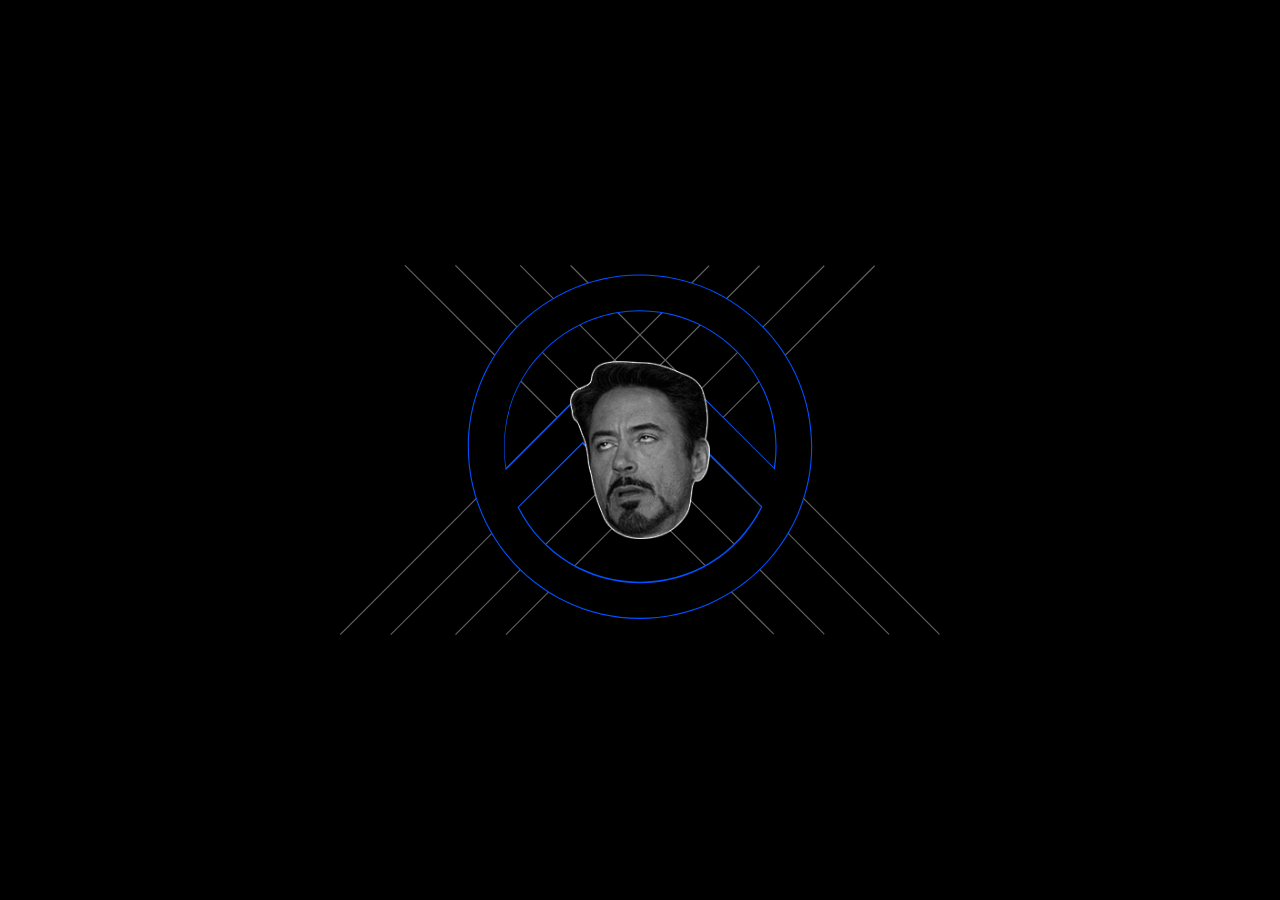
==== html/index.html @ 0755d956 "Merge branch 'development' of github.com:CodecoolGlobal/awwwards-javascript-RekaKR into development" ====
<!DOCTYPE html>
<html lang="en">

<head>
  <meta charset="UTF-8">
  <meta name="viewport" content="width=device-width, initial-scale=1.0">
  <link rel="shortcut icon" href="../img/metro_logo_header_blue.svg" type="image/x-icon">
  <link rel="stylesheet" href="../css/style.css">
  <script src="../js/main.js"></script>
  <script src="../js/data_carousel.js"></script>
  <title>Odesa subway: branding and identity of the infrastructure project</title>
</head>

<body>
  <div id="root">
    <div class="navbar">
      <div class="container">
        <svg version="1.1" xmlns="http://www.w3.org/2000/svg" xmlns:xlink="http://www.w3.org/1999/xlink" x="0px" y="0px"
          viewBox="0 0 330 460" enable-background="new 0 0 330 460" xml:space="preserve">
          <path
            d="M0,0v347.556c0.026,23.5,13.761,45.929,36.819,56.062L165,460l128.182-56.382c23.058-10.133,36.793-32.562,36.818-56.062V0
      H0z M325,345c-0.024,22.989-13.343,44.932-35.703,54.844L165,455L40.703,399.844C18.344,389.932,5.025,367.989,5,345V5h320V345z">
          </path>
          <path
            d="M175,349.672h22.734c-3.686,16.095-11.701,30.581-22.734,42.118V349.672L175,349.672z M132.266,349.672H155v42.118
      C143.967,380.253,135.952,365.767,132.266,349.672L132.266,349.672z M196.484,304.976c2.246,7.854,3.516,16.117,3.516,24.692h-25
      C175,317.063,184.353,306.691,196.484,304.976L196.484,304.976z M133.516,304.976C145.648,306.691,155,317.063,155,329.668h-25
      C130,321.093,131.271,312.83,133.516,304.976L133.516,304.976z M253.672,269.656H265v60.012h-45c0-10.144-1.411-19.973-3.984-29.303
      l9.609-2.187C239.324,294.369,250.101,283.462,253.672,269.656L253.672,269.656L253.672,269.656z M65,269.656h11.328
      c3.572,13.806,14.348,24.713,28.047,28.522l9.609,2.187c-2.573,9.33-3.984,19.159-3.984,29.303H65V269.656L65,269.656z M165,236.916
      c5.373,17.575,12.764,34.264,21.953,49.775c-8.74,2.656-16.348,7.822-21.953,14.768c-5.605-6.946-13.212-12.112-21.953-14.768
      C152.236,271.18,159.628,254.491,165,236.916L165,236.916z M265,101.655v147.997h-11.328c-2.923-11.324-10.691-20.683-20.938-25.786
      l8.047-67.278C243.371,135.78,252.058,116.848,265,101.655L265,101.655z M65,101.655c12.943,15.193,21.629,34.125,24.219,54.933
      l8.047,67.278c-10.246,5.103-18.014,14.462-20.938,25.786H65V101.655L65,101.655z M165,30c-9.32,10.577-15,24.422-15,39.617
      c0.553,33.366,4.645,66.664,5,100.02c0.74,31.087-8.584,60.285-19.922,88.767c-3.777,7.871-7.864,15.575-11.953,23.286
      l-12.031-2.422c-10.825-2.165-17.867-12.693-15.703-23.521c1.894-9.474,10.231-16.053,19.531-16.097l4.375,0.469l-9.766-81.578
      C106.34,122.214,87.602,90.349,60,69.617c-4.743-3.562-9.769-6.819-15-9.689v289.744h66.875
      c5.001,27.15,19.939,50.803,40.938,67.045c4.995,3.442,9.178,7.984,12.187,13.283c3.01-5.299,7.193-9.841,12.188-13.283
      c20.998-16.242,35.937-39.895,40.937-67.045H285V59.928c-5.231,2.87-10.257,6.127-15,9.689
      c-27.601,20.732-46.339,52.597-49.531,88.924l-9.766,81.578l4.375-0.469c9.3,0.044,17.638,6.623,19.531,16.097
      c2.165,10.828-4.877,21.356-15.703,23.521l-12.031,2.422c-4.089-7.711-8.175-15.415-11.953-23.286
      c-11.337-28.482-20.661-57.68-19.922-88.767c0.355-33.356,4.448-66.654,5-100.02C180,54.422,174.32,40.577,165,30L165,30z">
          </path>
        </svg>
        <p>Sign the petition to the President of Ukraine for the construction of the metro in Odessa</p>
        <img class="hand" src="../img/hand.svg" alt="yellow hand sign">
      </div>
    </div>

    <header>
      <img id="logo" src="../img/metro_logo_header.svg" alt="metro logo">
      <div class="links">
        <p>History</p>
        <p>Branding</p>
        <p>Communication</p>
        <p>Globalization</p>
      </div>

      <div class="social">
        <div class="container">
          <a href="www.facebook.com">
            <svg id="facebook" width="8" height="17" viewBox="0 0 8 17" enable-background="new 0 0 8 17">
              <path d="M5.3,5.6V4.1c0-0.2,0-0.3,0-0.5c0-0.1,0.1-0.2,0.1-0.4
    C5.6,3.1,5.7,3,5.8,3c0.2-0.1,0.4-0.1,0.7-0.1H8V0H5.6C4.5-0.1,3.5,0.2,2.7,1C2,1.8,1.7,2.8,1.8,3.8v1.8H0v2.9h1.8V17h3.6V8.5h2.4
    L8,5.6L5.3,5.6L5.3,5.6z"></path>
            </svg>
          </a>

          <a href="www.twitter.com">
            <svg id="twitter" width="18" height="15" viewBox="0 0 18 15" enable-background="new 0 0 18 15">
              <path d="M18,1.8c-0.7,0.3-1.4,0.5-2.1,0.6c0.8-0.5,1.4-1.2,1.6-2.1
C16.8,0.7,16,1,15.2,1.2C14.5,0.4,13.5,0,12.5,0c-2.1,0-3.7,1.7-3.7,3.8c0,0.3,0,0.6,0.1,0.9c-3-0.2-5.8-1.6-7.6-4
C0.9,1.3,0.8,1.9,0.8,2.6c0,1.3,0.6,2.4,1.7,3.2c-0.6,0-1.2-0.2-1.7-0.5v0c0,1.8,1.2,3.3,3,3.7C3.4,9.1,3,9.2,2.7,9.2
c-0.2,0-0.5,0-0.7-0.1c0.5,1.5,1.9,2.6,3.4,2.6c-1.3,1-2.9,1.6-4.6,1.6c-0.3,0-0.6,0-0.9-0.1C1.7,14.4,3.6,15,5.7,15
c6.8,0,10.5-5.8,10.5-10.8l0-0.5C16.9,3.2,17.5,2.5,18,1.8z"></path>
            </svg>
          </a>

          <a href="www.telegram.com">
            <svg id="telegram" width="20" height="17" viewBox="0 0 272.2 229.3" enable-background="new 0 0 272.2 229.3">
              <path d="M102,214.6c0.8-11,1.4-21.5,2.2-31.9c0.7-8.6,1.6-17.2,2.1-25.9c0.2-4.5,1.9-7.6,5.3-10.6
c30.7-27.8,61.3-55.9,91.9-83.8c6.1-5.6,12.3-11.2,18.4-16.9c1.2-1.1,2.2-2.4,3.4-3.7c-3.3-4-6.2-1.9-8.9-0.2
c-7.7,4.7-15.2,9.5-22.8,14.3c-39.6,24.9-79.1,49.8-118.7,74.6c-1.7,1-4.4,1.5-6.3,1c-20.4-6-40.7-12.1-60.9-18.6
c-2.9-0.9-6.4-3.6-7.4-6.3c-1.4-4.1,2.1-7.3,5.6-8.9c11.3-4.9,22.7-9.5,34.1-13.9c70.8-27.4,141.5-54.7,212.3-81.9
c13.1-5,20.4,0.3,19.8,14.3c-0.1,2.8-0.7,5.6-1.3,8.3c-12.9,60.4-25.8,120.7-38.7,181.1c-1.1,5.3-2.2,10.8-4.1,15.9
c-2.6,7-7.7,9.3-14.8,6.9c-2.9-1-5.8-2.5-8.3-4.3c-18.9-13.9-37.8-27.8-56.5-41.9c-2.4-1.8-3.8-2.2-6.2,0.2
c-8.2,8.3-16.7,16.3-25.1,24.3C113,210.6,108.8,214.4,102,214.6z"></path>
            </svg>
          </a>
        </div>
      </div>

      <div class="built-by">
        <p>Built by <span>SOLAR Digital</span></p>
        <img src="../img/solar_logo.svg" alt="Solar logo">
      </div>
    </header>

    <main>
      <div class="sidebar">
        <div class="top">
          <p>Eng</p>
          <p>Ua</p>
          <p>Rus</p>
        </div>
        <div class="bottom">
          <p>Scroll</p>
          <div class="container">
            <div class="line1"></div>
            <div class="line2"></div>
            <div class="line3"></div>
          </div>
        </div>
      </div>

      <div class="left">
        <div class="blue-circle"></div>
        <div class="red-circle"></div>
        <h1><span class="thick">Real Branding</span> <span class="thin">of Unreal Subway</span></h1>
        <div class="text-changing-text">
          <p>There is no subway in Odesa</p>
          <span class="txt-rotate" data-period="500" data-rotate='[ "AGAIN", "ANYWHERE", "AND NEVER WAS ANY", "BY THE WAY", "YET", "FOR A LONG TIME", "FOR SOME REASON", "AT ALL", "AND IT’S SAD", "END OF STORY" ]'><span class="wrap"></span></span>
        </div>
        <div class="explain">
          <p>We’ve gone crazy and decided to build it ourselves pretend like it already exists.</p>
        </div>
      </div>

      <div class="right">
        <div class="train"><img src="../img/train.svg" alt=""></div>
        <div class="blue-circle"></div>
        <div class="red-circle"></div>
        <img class="hero" src="../img/duke.png" alt="Duke statue">
      </div>
    </main>
  </div>
</body>

</html>
---- css/style.css ----
*,
body,
::before,
::after {
  margin: 0;
  padding: 0;
  font-family: circle, sans-serif;
  font-size: 16px;
  line-height: 1.2;
  box-sizing: border-box;
}

a {
  text-decoration: none;
}

@font-face {
  font-family: "circle Extra Light";
  src: url(../circe-font/CRC25.otf);
  font-weight: lighter;
}
@font-face {
  font-family: "circle Light";
  src: url(../circe-font/CRC35.otf);
}
@font-face {
  font-family: circle;
  src: url(../circe-font/CRC55.otf);
}
@font-face {
  font-family: "circle Bold";
  src: url(../circe-font/CRC65.otf);
}
body {
  color: #fff;
  fill: #fff;
  background-color: #000;
}
body #root {
  display: grid;
  overflow: hidden;
  grid-template-rows: 190px 1fr;
  grid-template-columns: 1fr;
  min-height: 100vh;
}
body #preloader {
  display: flex;
  justify-content: center;
  align-items: center;
  background-image: url("../img/preloader-background.svg");
  background-position: center;
  background-repeat: no-repeat;
  width: 100vw;
  height: 100vh;
}
body #preloader img {
  width: 140px;
  animation: 1.6s loading infinite;
}

.navbar {
  width: 100%;
  height: 60px;
  padding: 0 15px;
  background-color: #0052ff;
  position: fixed;
  top: 0;
  cursor: pointer;
  z-index: 1;
}
@media (min-width: 561px) {
  .navbar {
    padding: none;
  }
}
.navbar .container {
  width: 860px;
  display: flex;
  align-items: center;
  position: fixed;
  top: 30px;
  left: 50%;
  transform: translate(-50%, -50%);
}
.navbar .container svg {
  width: 32px;
}
.navbar .container p {
  width: calc(100% - 30px);
  padding-left: 15px;
  font-family: "circle Light", sans-serif;
  font-weight: 400;
  font-size: 15px;
}
@media (min-width: 561px) and (max-width: 890px) {
  .navbar .container p {
    padding-left: 20px;
  }
}
@media (min-width: 891px) {
  .navbar .container p {
    padding-left: 20px;
    font-size: 20px;
  }
}
.navbar .container .hand {
  display: none;
}
@media (min-width: 741px) {
  .navbar .container .hand {
    width: 40px;
    margin-top: -8px;
    display: block;
    animation: hand 3s linear infinite;
  }
}

header {
  min-height: 70px;
  margin-top: 60px;
  display: flex;
  flex-wrap: wrap;
  justify-content: space-between;
  align-items: center;
  position: relative;
  grid-row: 1/span 1;
  grid-column: 1/span 1;
}
@media (min-width: 741px) and (max-width: 890px) {
  header {
    min-height: 130px;
  }
}
@media (min-width: 891px) {
  header {
    min-height: 130px;
    justify-content: flex-start;
  }
}
header::before {
  content: "";
  width: 200px;
  height: 200px;
  background-color: #0051ff;
  border-radius: 50%;
  position: absolute;
  top: -100px;
  left: -100px;
  z-index: -1;
}
@media (min-width: 740px) and (max-width: 890px) {
  header::before {
    width: 320px;
    height: 360px;
    top: -215px;
    left: -175px;
  }
}
@media (min-width: 891px) and (max-width: 1690px) {
  header::before {
    width: 360px;
    height: 380px;
    top: -215px;
    left: -176px;
  }
}
@media (min-width: 1691px) {
  header::before {
    width: 485px;
    height: 480px;
    top: -215px;
    left: -175px;
  }
}
header #logo {
  height: 37px;
  margin-top: 18px;
  display: flex;
  position: relative;
  left: 11px;
}
@media (min-width: 891px) {
  header #logo {
    height: unset;
    margin-top: -3px;
    position: absolute;
    left: 41px;
  }
}
header .links {
  width: 800px;
  height: 130px;
  padding-left: 111.5px;
  letter-spacing: -0.2px;
  list-style-type: none;
  display: flex;
  align-items: center;
}
header .links p {
  margin-right: 45px;
  font-size: 20px;
  font-weight: 400;
  display: none;
  position: relative;
  cursor: pointer;
}
@media (min-width: 891px) {
  header .links p {
    display: block;
  }
}
header .links p:nth-child(1):hover::after,
header .links p:nth-child(2):hover::after,
header .links p:nth-child(3):hover::after,
header .links p:nth-child(4):hover::after {
  content: " ";
  width: 100%;
  height: 2px;
  background: #fff;
  position: absolute;
  top: 50%;
  left: 0;
  animation-name: strike 4s linear;
  animation-iteration-count: 1;
}
header .social {
  padding-left: 47px;
}
header .social .container {
  display: flex;
}
header .social .container a {
  width: 33px;
  height: 33px;
  margin-right: -2px;
  border: 2px solid #fff;
  display: flex;
  justify-content: center;
  align-items: center;
  cursor: pointer;
}
@media (min-width: 426px) and (max-width: 740px) {
  header .social .container a {
    width: 45px;
    height: 45px;
  }
}
@media (min-width: 426px) and (max-width: 1070px) {
  header .social .container a {
    width: 55px;
    height: 55px;
  }
}
@media (min-width: 1070px) {
  header .social .container a {
    width: 70px;
    height: 70px;
  }
}
header .built-by {
  color: #858585;
  margin: 0 auto 0 220px;
}
@media (min-width: 891px) {
  header .built-by {
    display: flex;
    align-items: center;
  }
}
header .built-by p {
  font-family: circle, sans-serif;
  font-weight: 300;
  font-size: 20px;
  letter-spacing: -0.2px;
}
header .built-by p span {
  color: #fff;
  font-size: 20.5px;
}
header .built-by img {
  width: 75px;
  padding-left: 20px;
}

main {
  display: grid;
  grid-template-rows: 1fr;
  grid-template-columns: 0.758fr 4.542fr 4.5fr 0.8fr;
  grid-row: 2/span 1;
  grid-column: 1/span 1;
}
main .sidebar {
  grid-row: 1/span 1;
  grid-column: 1/span 1;
}
main .sidebar p {
  margin-bottom: 19px;
  font-size: 18px;
  transform: rotate(-90deg);
  cursor: pointer;
}
main .sidebar p:nth-child(1):hover::after, main .sidebar p:nth-child(2):hover::after, main .sidebar p:nth-child(3):hover::after {
  content: " ";
  width: 100%;
  height: 2px;
  background: #fff;
  position: absolute;
  top: 50%;
  left: 0;
  animation-name: strike 4s linear;
  animation-iteration-count: 1;
}
main .sidebar .top {
  margin: 198px 0 0 40px;
  text-decoration: none;
}
main .sidebar .top p {
  font-family: "circle Light", sans-serif;
}
main .sidebar .top p:nth-child(1) {
  font-family: circle, sans-serif;
  font-weight: 400;
  letter-spacing: 0.6px;
}
main .sidebar .top p:nth-child(2) {
  margin-bottom: 25px;
  letter-spacing: 0.8px;
}
main .sidebar .top p:nth-child(2), main .sidebar .top p:nth-child(3) {
  color: #858585;
}
main .sidebar .bottom {
  margin: 310px 0 0 40px;
}
main .sidebar .bottom .container {
  margin: 60px 0 0 25px;
}
main .sidebar .bottom .container .line1,
main .sidebar .bottom .container .line2,
main .sidebar .bottom .container .line3 {
  width: 18px;
  height: 18px;
  margin-bottom: 15px;
  box-shadow: 2px 2px #fff;
  opacity: 1;
  position: relative;
  transform: rotate(45deg);
  animation: blinker 1s steps(5, start) infinite;
}
main .sidebar .bottom .container .line1 {
  animation-delay: 0s;
}
main .sidebar .bottom .container .line2 {
  animation-delay: 0.3s;
}
main .sidebar .bottom .container .line3 {
  animation-delay: 0.6s;
}
@keyframes blinker {
  50% {
    opacity: 0.1;
  }
}
main .sidebar .bottom:hover .line1, main .sidebar .bottom:hover .line2, main .sidebar .bottom:hover .line3 {
  box-shadow: 2px 2px #fff;
  animation: none;
}
main .left {
  grid-row: 1/span 1;
  grid-column: 2/span 1;
  width: 690px;
  margin: 202px 0 0 6px;
}
main .left .blue-circle {
  width: 23px;
  height: 23px;
  border: solid 4px #0051ff;
  border-radius: 50%;
  position: absolute;
  top: 252px;
  left: 147px;
}
main .left .red-circle {
  width: 10px;
  height: 10px;
  background-color: #f43737;
  border-radius: 50%;
  position: absolute;
  top: 280px;
  left: 112px;
}
main .left h1 span {
  font-size: 70px;
  line-height: 1.22;
  display: block;
}
main .left h1 .thick {
  font-family: "circle Bold", sans-serif;
}
main .left h1 .thin {
  font-family: circle, sans-serif;
  font-weight: lighter;
}
main .left .text-changing-text {
  width: 100%;
  height: 55px;
  margin-top: 32px;
  padding-left: 10px;
  border: 2px solid #0051ff;
  display: flex;
  align-items: center;
}
main .left .text-changing-text p {
  font-weight: 400;
}
@media (min-width: 891px) {
  main .left .text-changing-text {
    width: unset;
    min-width: 509px;
    max-width: 600px;
    height: 76px;
    margin-top: 80px;
    padding-left: 45px;
  }
  main .left .text-changing-text p {
    font-size: 24px;
    font-weight: 300;
    letter-spacing: -0.24px;
  }
}
main .left .explain {
  margin-top: 60px;
  max-width: 94%;
}
main .left .explain p {
  color: #858585;
  font-size: 24px;
  font-weight: 300;
  letter-spacing: -0.25px;
  line-height: 1.85;
}
main .right {
  margin-top: 122px;
  margin-left: 215px;
  grid-row: 1/span 1;
  grid-column: 3/span 1;
  position: relative;
}
main .right img.hero {
  margin-bottom: -6px;
}
main .right .blue-circle {
  width: 10px;
  height: 10px;
  background-color: #0051ff;
  border-radius: 50%;
  position: absolute;
  top: 350px;
  left: -30px;
}
main .right .red-circle {
  width: 23px;
  height: 23px;
  border: solid 4px #f43737;
  border-radius: 50%;
  position: absolute;
  top: 300px;
  left: 0;
}
main .right .train {
  position: absolute;
  top: 0;
  left: 0;
  animation: train 8s infinite;
  animation-timing-function: ease-in-out;
  transform: translate(1497px, -744px);
  z-index: -1;
}
main .right .train img {
  width: 1480px;
}

@keyframes loading {
  0% {
    transform: rotate(0deg);
  }
  100% {
    transform: rotate(360deg);
  }
}
@keyframes train {
  40% {
    transform: translate(-99px, -99px);
  }
  60% {
    transform: translate(-99px, -99px);
  }
  100% {
    transform: translate(-2599px, 911px);
  }
}
@keyframes hand {
  0% {
    transform: translateX(1px);
  }
  50% {
    transform: translateX(9px);
  }
  100% {
    transform: translateX(1px);
  }
}

/*# sourceMappingURL=style.css.map */
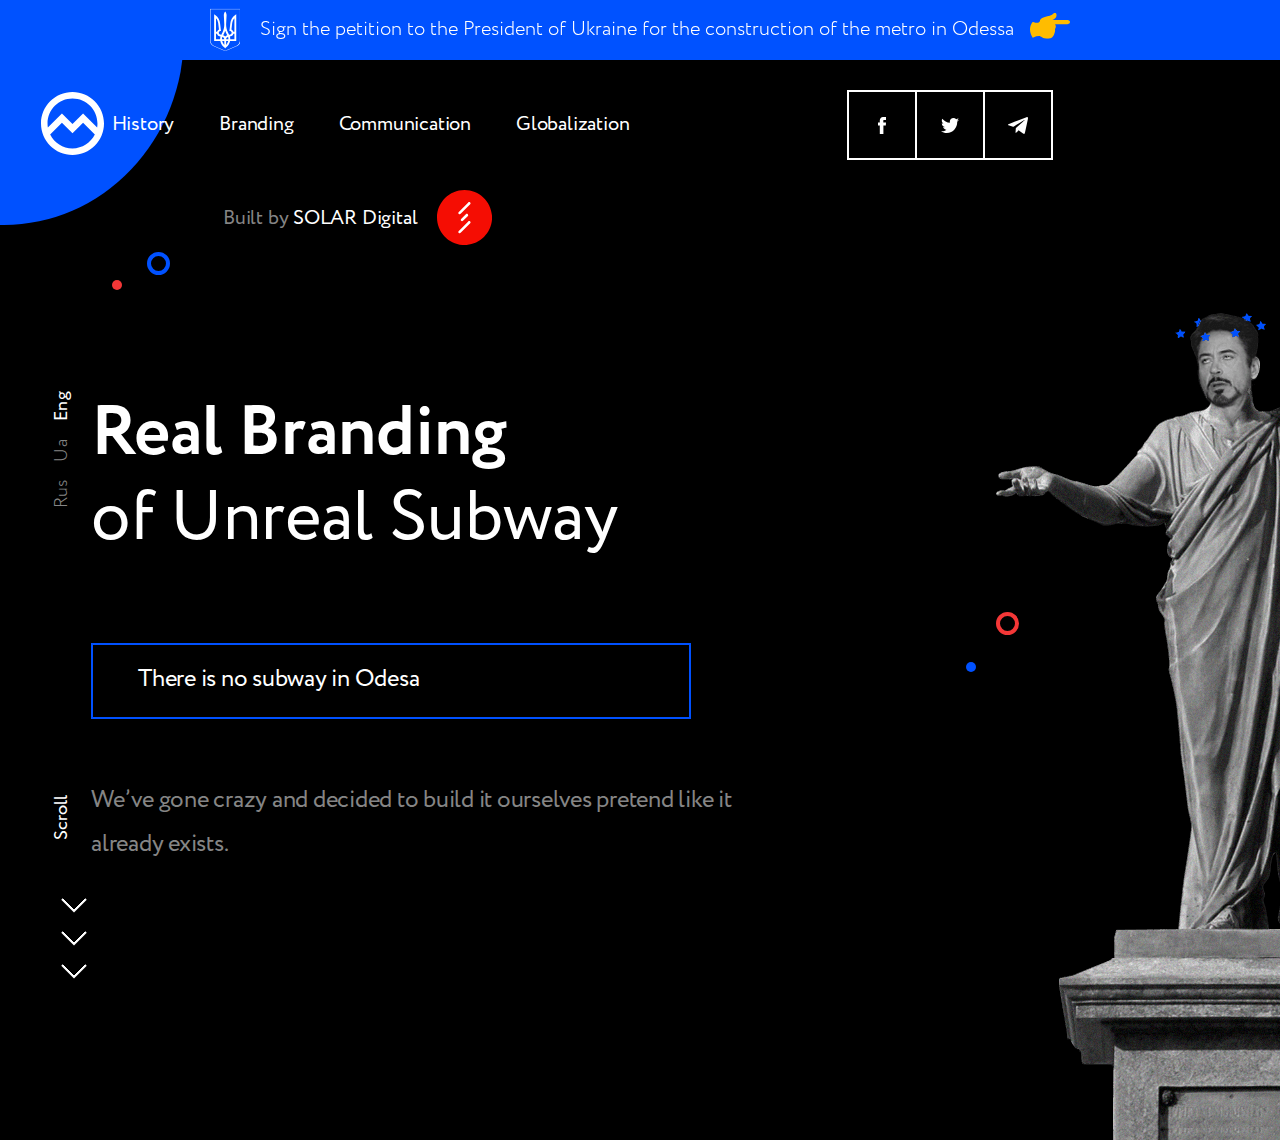
==== commit d99106ba: "Update index.html & style.scss." ====
--- a/html/index.html
+++ b/html/index.html
@@ -7,7 +7,7 @@
   <link rel="shortcut icon" href="../img/metro_logo_header_blue.svg" type="image/x-icon">
   <link rel="stylesheet" href="../css/style.css">
   <script src="../js/main.js"></script>
-  <script src="../js/data_carousel.js"></script>
+  <script scr="../js/main.js"></script>
   <title>Odesa subway: branding and identity of the infrastructure project</title>
 </head>
 
@@ -91,8 +91,9 @@
       </div>
 
       <div class="built-by">
-        <p>Built by <span>SOLAR Digital</span></p>
-        <img src="../img/solar_logo.svg" alt="Solar logo">
+        <span>Built by</span>
+        <span id="change-text">SOLAR Digital</span>
+        <img id="solar-logo" src="../img/solar_logo.svg" alt="Solar logo">
       </div>
     </header>
 
@@ -119,7 +120,9 @@
         <h1><span class="thick">Real Branding</span> <span class="thin">of Unreal Subway</span></h1>
         <div class="text-changing-text">
           <p>There is no subway in Odesa</p>
-          <span class="txt-rotate" data-period="500" data-rotate='[ "AGAIN", "ANYWHERE", "AND NEVER WAS ANY", "BY THE WAY", "YET", "FOR A LONG TIME", "FOR SOME REASON", "AT ALL", "AND IT’S SAD", "END OF STORY" ]'><span class="wrap"></span></span>
+          <span class="txt-rotate" data-period="500" data-rotate="[" AGAIN", "ANYWHERE" , "AND NEVER WAS ANY"
+            , "BY THE WAY" , "YET" , "FOR A LONG TIME" , "FOR SOME REASON" , "AT ALL" , "AND IT’S SAD" , "END OF STORY"
+            ]"><span class="wrap"></span></span>
         </div>
         <div class="explain">
           <p>We’ve gone crazy and decided to build it ourselves pretend like it already exists.</p>
--- a/css/style.css
+++ b/css/style.css
@@ -259,7 +259,7 @@
 }
 header .built-by {
   color: #858585;
-  margin: 0 auto 0 220px;
+  margin: 0 auto 0 223px;
 }
 @media (min-width: 891px) {
   header .built-by {
@@ -267,19 +267,28 @@
     align-items: center;
   }
 }
-header .built-by p {
+header .built-by span {
+  margin-top: 2px;
   font-family: circle, sans-serif;
   font-weight: 300;
   font-size: 20px;
   letter-spacing: -0.2px;
 }
-header .built-by p span {
+header .built-by span:nth-child(1) {
+  margin-right: 4.5px;
+}
+header .built-by span:nth-child(2) {
   color: #fff;
-  font-size: 20.5px;
+  font-size: 20px;
 }
 header .built-by img {
+  display: inline-block;
   width: 75px;
   padding-left: 20px;
+}
+header .built-by img:hover {
+  transform: scale(1.05);
+  transition: transform 0.3s ease-in-out;
 }
 
 main {
@@ -410,7 +419,7 @@
   display: flex;
   align-items: center;
 }
-main .left .text-changing-text p {
+main .left .text-changing-text p, main .left .text-changing-text span {
   font-weight: 400;
 }
 @media (min-width: 891px) {
@@ -422,7 +431,7 @@
     margin-top: 80px;
     padding-left: 45px;
   }
-  main .left .text-changing-text p {
+  main .left .text-changing-text p, main .left .text-changing-text span {
     font-size: 24px;
     font-weight: 300;
     letter-spacing: -0.24px;
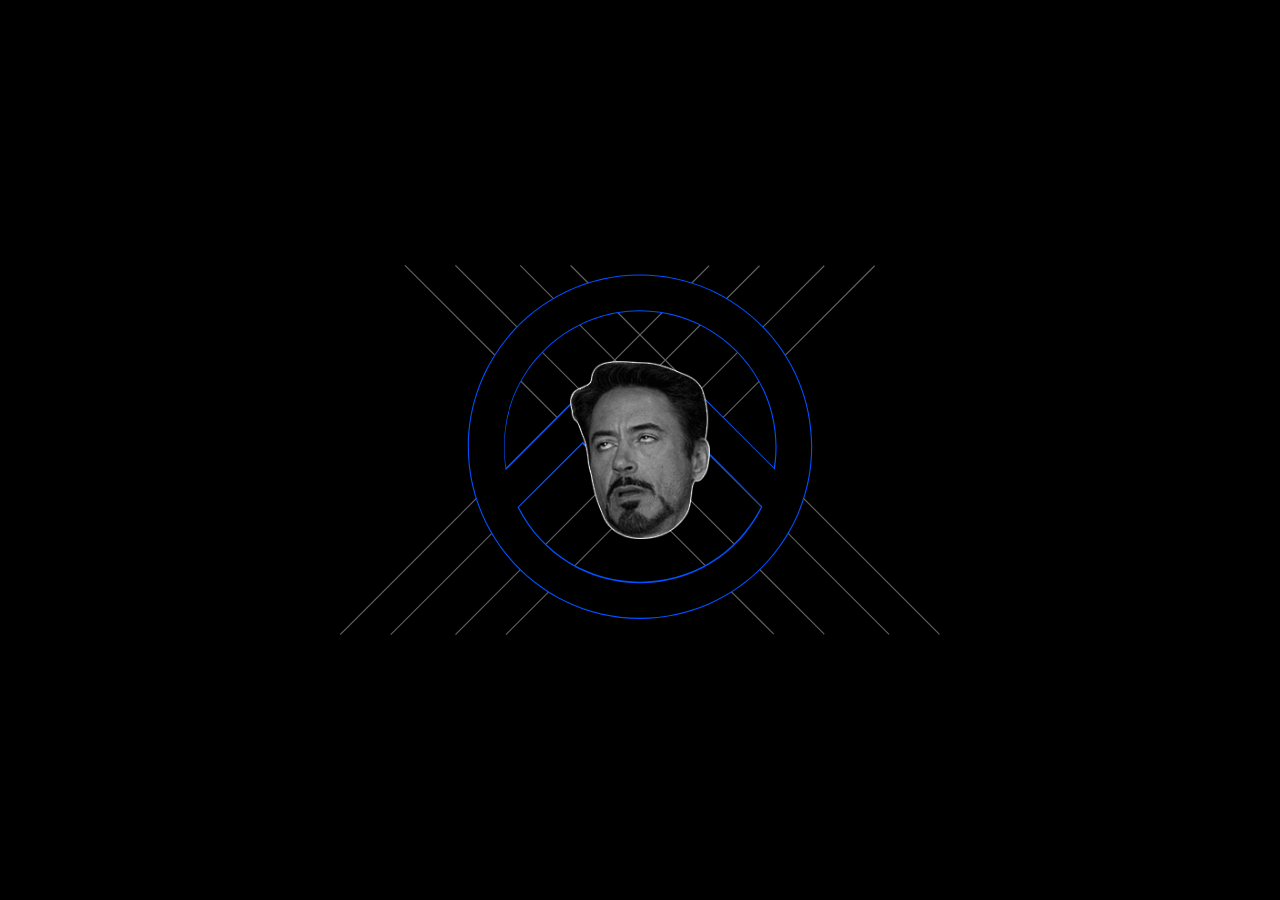
==== commit 62eaa0dc: "Debug index.html, add change function to main.js." ====
--- a/html/index.html
+++ b/html/index.html
@@ -120,9 +120,7 @@
         <h1><span class="thick">Real Branding</span> <span class="thin">of Unreal Subway</span></h1>
         <div class="text-changing-text">
           <p>There is no subway in Odesa</p>
-          <span class="txt-rotate" data-period="500" data-rotate="[" AGAIN", "ANYWHERE" , "AND NEVER WAS ANY"
-            , "BY THE WAY" , "YET" , "FOR A LONG TIME" , "FOR SOME REASON" , "AT ALL" , "AND IT’S SAD" , "END OF STORY"
-            ]"><span class="wrap"></span></span>
+          <span class="txt-rotate" data-period="500" data-rotate='[ "AGAIN", "ANYWHERE", "AND NEVER WAS ANY", "BY THE WAY", "YET", "FOR A LONG TIME", "FOR SOME REASON", "AT ALL", "AND IT’S SAD", "END OF STORY" ]'><span class="wrap"></span></span>
         </div>
         <div class="explain">
           <p>We’ve gone crazy and decided to build it ourselves pretend like it already exists.</p>
--- a/css/style.css
+++ b/css/style.css
@@ -195,6 +195,12 @@
   list-style-type: none;
   display: flex;
   align-items: center;
+  /* 
+  @keyframes strike {
+    50% {width: 0%;}
+    100% {width: 100%;}
+  }
+  */
 }
 header .links p {
   margin-right: 45px;
@@ -220,8 +226,7 @@
   position: absolute;
   top: 50%;
   left: 0;
-  animation-name: strike 4s linear;
-  animation-iteration-count: 1;
+  transition: width 0.35s ease-in-out;
 }
 header .social {
   padding-left: 47px;
